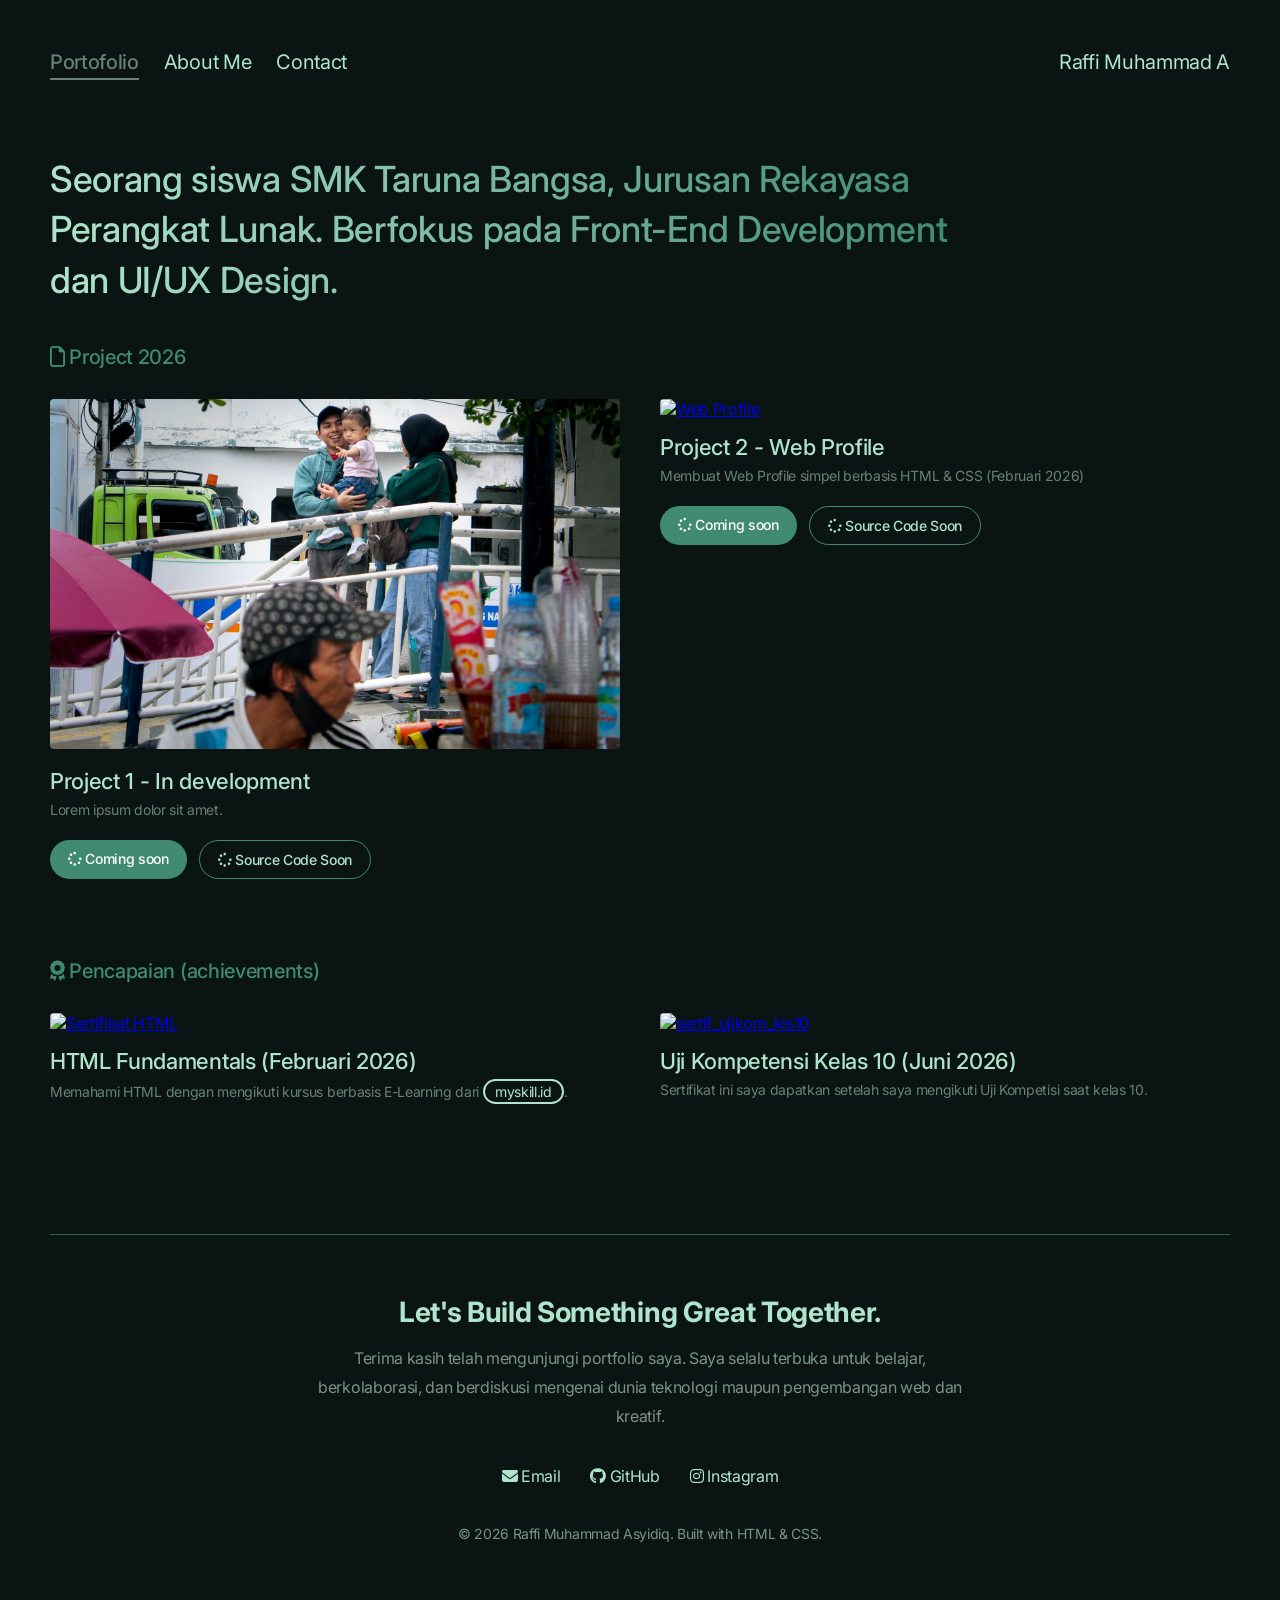
==== index.html @ 21a6f80c "Rename Work.html to index.html" ====
<!doctype html>
<html lang="en">
  <head>
    <meta charset="UTF-8" />
    <meta name="viewport" content="width=device-width, initial-scale=1.0" />
    <title>Portofolio</title>
    <link rel="stylesheet" href="style.css" />
    <link rel="preconnect" href="https://fonts.googleapis.com" />
    <link rel="preconnect" href="https://fonts.gstatic.com" crossorigin />
    <link
      href="https://fonts.googleapis.com/css2?family=Inter:wght@400;500;600&display=swap"
      rel="stylesheet"
    />
    <link
      rel="stylesheet"
      href="https://cdnjs.cloudflare.com/ajax/libs/font-awesome/6.7.2/css/all.min.css"
    />

    <style>
      /* Hanya Untuk Header & Content */

      .header {
        background-image: linear-gradient(to right, #b0e4cc, #408a71);
        background-clip: text;
        -webkit-background-clip: text;
        -webkit-text-fill-color: transparent;
        color: transparent;
        margin-bottom: 40px;
        margin-top: 80px;
        font-size: 36px;
        font-weight: 500;
        line-height: 1.4;
        max-width: 900px;
        animation: fadeUp 1s ease;
      }

      .title {
        color: #408a71;
        font-size: 20px;
        margin-bottom: 30px;
        font-weight: 500;
        animation: fadeUp 1.1s ease;
      }

      .gallery {
        display: grid;
        grid-template-columns: 1fr 1fr; /* Default: 2 Kolom berdampingan di PC */
        gap: 40px;
        margin-bottom: 80px;
        animation: fadeUp 1.3s ease;
      }

      .gallery-items img {
        width: 100%;
        height: 350px;
        object-fit: cover;
        border-radius: 4px;
        transition: 0.3s;
      }

      .gallery-items img:hover {
        opacity: 0.8;
      }

      .gallery-items .ttl {
        font-size: 22px;
        color: #b0e4cc;
        font-weight: 500;
        margin-top: 15px;
        margin-bottom: 5px;
      }

      .gallery-items .desc {
        color: #698175;
        font-size: 14px;
        line-height: 1.5;
        margin-bottom: 10px;
      }

      /* LIVE DEMO & GITHUB BUTTON */

      .project-btn {
        display: flex;
        gap: 12px;
        margin-top: 20px;
      }

      .project-btn a {
        text-decoration: none;
        padding: 10px 18px;
        font-size: 14px;
        transition: 0.3s;
        font-weight: 500;
        border-radius: 20px;
      }

      .btn-demo {
        background: #408a71;
        color: white;
      }

      .btn-demo:hover {
        background: #2f6956;
        transform: translateY(-3px);
      }

      .btn-github {
        border: 1px solid #408a71;
        color: #b0e4cc;
      }

      .btn-github:hover {
        background: #408a71;
        color: white;
        transform: translateY(-3px);
      }

      /* RESPONSIVE KHUSUS UNTUK HURUF TEXT HEADER DI HP */
      @media (max-width: 768px) {
        .header {
          font-size: 24px; /* Mengecilkan ukuran teks sambutan di HP agar tidak meluber */
          margin-top: 40px;
        }
        .gallery {
          grid-template-columns: 1fr;
        }
        .gallery-items .ttl {
          font-size: 18px;
        }
      }
    </style>
  </head>
  <body>
    <div class="container">
      <nav class="navbar">
        <ul>
          <li><a href="index.html" class="active">Portofolio</a></li>
          <li><a href="Biografi.html">About Me</a></li>
          <li><a href="Contact.html">Contact</a></li>
          <li class="nama">
            <a href="#">Raffi Muhammad A</a>
          </li>
        </ul>
      </nav>

      <!---------------HEADER---------------->
      <header class="header">
        <p>
          Seorang siswa SMK Taruna Bangsa, Jurusan Rekayasa Perangkat Lunak.
          Berfokus pada Front-End Development dan UI/UX Design.
        </p>
      </header>

      <!---------------CONTENT---------------->
      <main class="content">
        <p class="title"><i class="fa-regular fa-file"></i> Project 2026</p>

        <div class="gallery">
          <div class="gallery-items">
            <a href="IMG/Kotu5_43.jpeg">
              <img src="IMG/Kotu5_43.jpeg" alt="Database Siswa" />
            </a>
            <p class="ttl">Project 1 - In development</p>
            <p class="desc">Lorem ipsum dolor sit amet.</p>

            <div class="project-btn">
              <a href="#" target="_blank" class="btn-demo">
                <i class="fa-solid fa-spinner"></i>
                Coming soon
              </a>

              <a href="#" target="_blank" class="btn-github">
                <i class="fa-solid fa-spinner"></i>
                Source Code Soon
              </a>
            </div>
          </div>

          <div class="gallery-items">
            <a
              href="D:\X RPL 3 - MATERI RPL\BELAJAR UJIKOM RPL3\Home.html"
              target="_blank"
              ><img
                src="D:\X RPL 3 - MATERI RPL\PORTOFOLIO 2026\Landing Page\IMG\web_profile1.png"
                alt="Web Profile"
            /></a>
            <p class="ttl">Project 2 - Web Profile</p>
            <p class="desc">
              Membuat Web Profile simpel berbasis HTML & CSS (Februari 2026)
            </p>

            <div class="project-btn">
              <a href="#" target="_blank" class="btn-demo">
                <i class="fa-solid fa-spinner"></i>
                Coming soon
              </a>

              <a href="#" target="_blank" class="btn-github">
                <i class="fa-solid fa-spinner"></i>
                Source Code Soon
              </a>
            </div>
          </div>
        </div>

        <p class="title">
          <i class="fa-solid fa-award"></i> Pencapaian (achievements)
        </p>
        <div class="gallery">
          <div class="gallery-items">
            <a
              href="D:\X RPL 3 - MATERI RPL\PORTOFOLIO 2026\Landing Page\IMG\MySKill HTML.png"
              ><img
                src="D:\X RPL 3 - MATERI RPL\PORTOFOLIO 2026\Landing Page\IMG\MySKill HTML.png"
                alt="Sertifikat HTML"
            /></a>
            <p class="ttl">HTML Fundamentals (Februari 2026)</p>
            <p class="desc">
              Memahami HTML dengan mengikuti kursus berbasis E-Learning dari
              <a href="https://myskill.id/" class="link" target="_blank"
                >myskill.id</a
              >.
            </p>
          </div>

          <div class="gallery-items">
            <a
              href="D:\X RPL 3 - MATERI RPL\PORTOFOLIO 2026\Landing Page\IMG\sertif_ujikom_kls10.jpeg"
              ><img
                src="D:\X RPL 3 - MATERI RPL\PORTOFOLIO 2026\Landing Page\IMG\sertif_ujikom_kls10.jpeg"
                alt="sertif_ujikom_kls10"
            /></a>
            <p class="ttl">Uji Kompetensi Kelas 10 (Juni 2026)</p>
            <p class="desc">
              Sertifikat ini saya dapatkan setelah saya mengikuti Uji Kompetisi
              saat kelas 10.
            </p>
          </div>
        </div>
      </main>

      <!---------------FOOTER---------------->
      <footer class="footer">
        <h3>Let's Build Something Great Together.</h3>

        <p>
          Terima kasih telah mengunjungi portfolio saya. Saya selalu terbuka
          untuk belajar, berkolaborasi, dan berdiskusi mengenai dunia teknologi
          maupun pengembangan web dan kreatif.
        </p>

        <div class="footer-social">
          <a href="mailto:assyidiqraffimuhammad@gmail.com">
            <i class="fa-solid fa-envelope"></i>
            Email
          </a>

          <a href="https://github.com/username" target="_blank">
            <i class="fa-brands fa-github"></i>
            GitHub
          </a>

          <a href="https://instagram.com/r4vvin_ch" target="_blank">
            <i class="fa-brands fa-instagram"></i>
            Instagram
          </a>
        </div>

        <p class="copyright">
          © 2026 Raffi Muhammad Asyidiq. Built with HTML & CSS.
        </p>
      </footer>
    </div>
  </body>
</html>
---- style.css ----
* {
  margin: 0;
  padding: 0;
}

body {
  font-family: "Inter", sans-serif;
  letter-spacing: -0.02em;
  background-color: #091413;
}

.container {
  margin: 50px;
}

.navbar ul {
  animation: fadeUp 0.8s ease;
  display: flex;
  align-items: center;
  padding: 0;
  margin: 0;
}

.navbar ul li {
  list-style: none;
  margin-right: 25px;
  font-size: 20px;
}

.navbar ul li.nama {
  margin-left: auto;
  margin-right: 0;
  color: #698175;
}

.navbar ul li a {
  text-decoration: none;
  color: #b0e4cc;
  transition: 0.3s;
}

.navbar ul li a.active {
  color: #698175;
  border-bottom: 2px solid #698175;
  padding-bottom: 4px;
  font-weight: 500;
}

.navbar ul li a:hover {
  color: #698175;
}

.footer {
  margin-top: 120px;
  padding: 60px 0;
  animation: fadeUp 1.3s ease;
  border-top: 1px solid #2d5f4d;

  text-align: center;
}

.footer h3 {
  color: #b0e4cc;
  font-size: 28px;
  margin-bottom: 15px;
}

.footer p {
  color: #7c9286;
  max-width: 650px;
  margin: auto;
  line-height: 1.8;
}

.footer-social {
  display: flex;
  justify-content: center;
  gap: 30px;

  margin: 35px 0;
}

.footer-social a {
  color: #b0e4cc;
  text-decoration: none;

  transition: 0.3s;
}

.footer-social a:hover {
  color: white;
}

.copyright {
  font-size: 14px;
  color: #5c6d63;
}

.u {
  border-bottom: #698175 solid 2px;
}

.link {
  color: #b0e4cc;
  text-decoration: 0;
  padding-inline: 10px;
  border: #b0e4cc solid 2px;
  display: inline-block;
  transition: 0.3s ease;
  border-radius: 20px;
}

.link:hover {
  color: #091413;
  background-color: #b0e4cc;
}

.highlight {
  color: #b0e4cc;
  background: #173328;
  text-decoration: 0;
  padding-inline: 10px;
  border: #b0e4cc solid 1px;
  display: inline-block;
  transition: 0.3s ease;
  border-radius: 20px;
}

@keyframes fadeUp {
  from {
    opacity: 0;
    transform: translateY(40px);
  }

  to {
    opacity: 1;
    transform: translateY(0);
  }
}

/* ======================= Media Query ======================= */
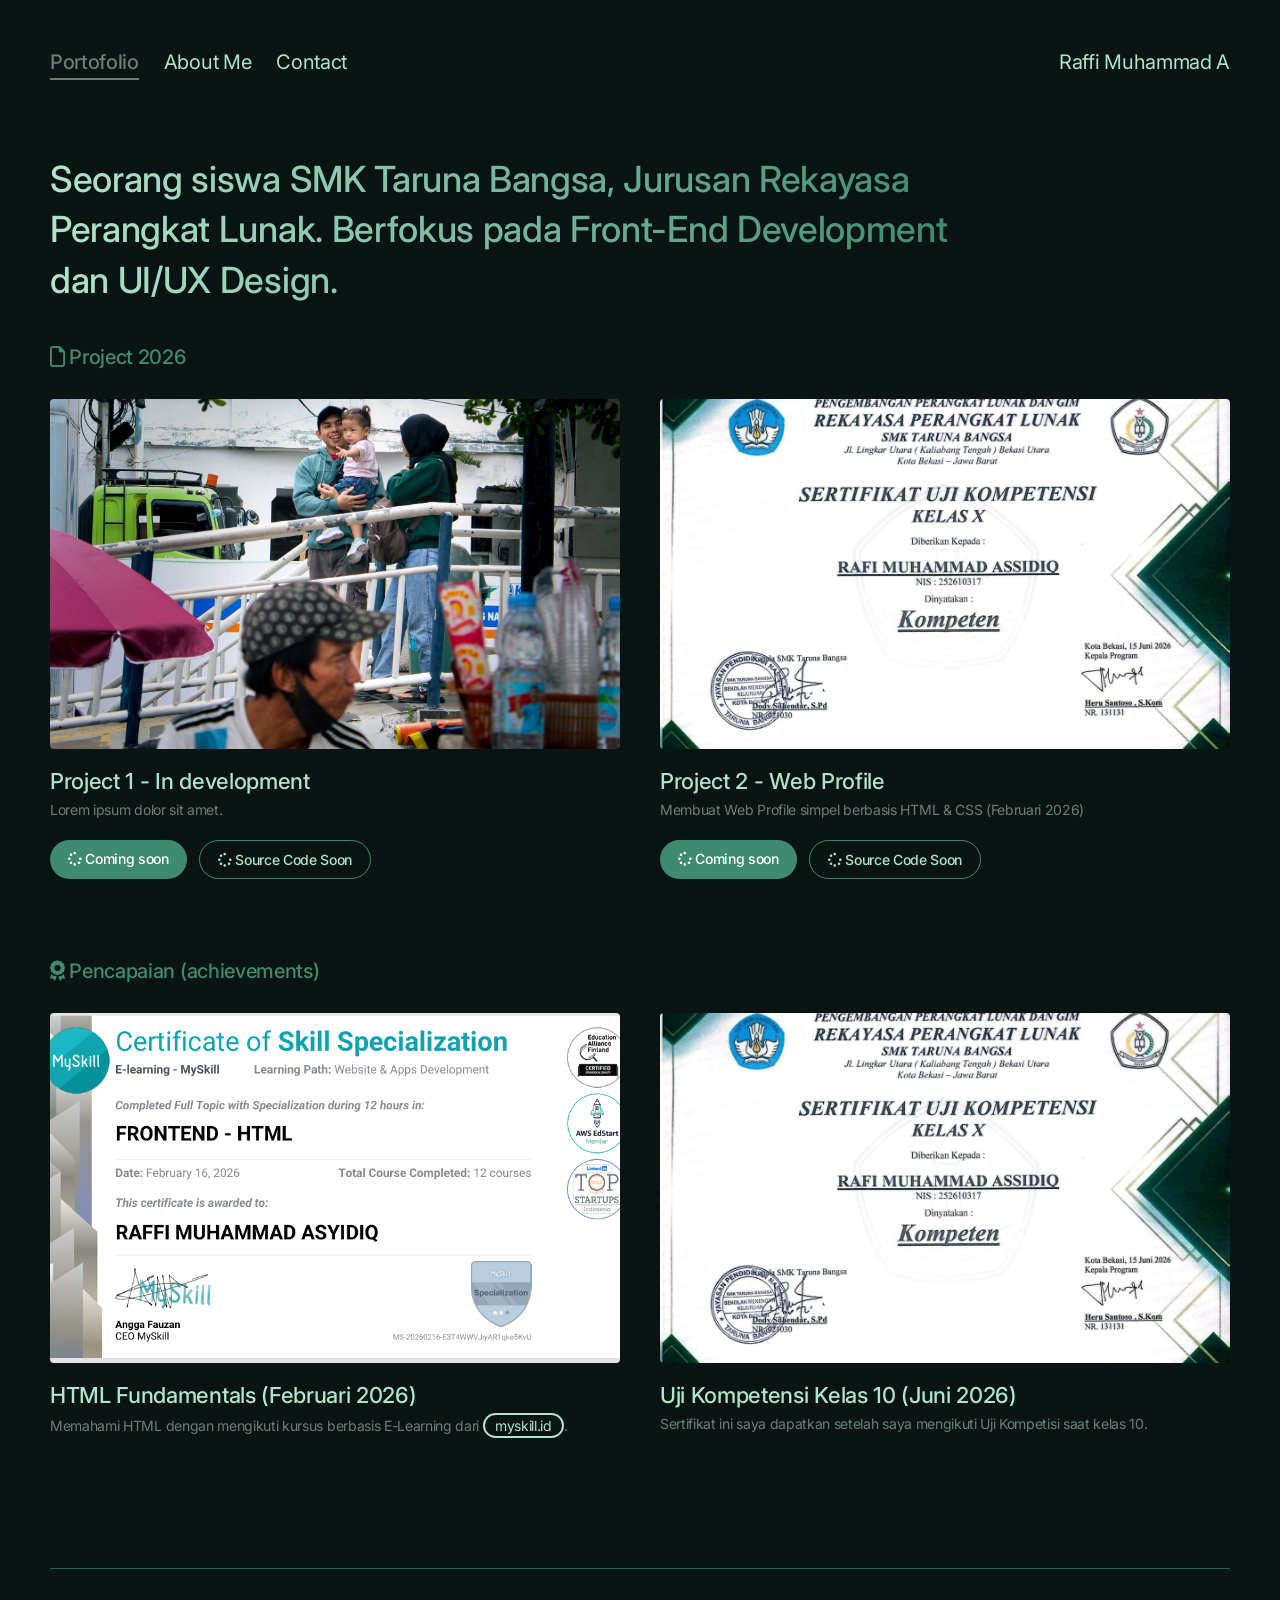
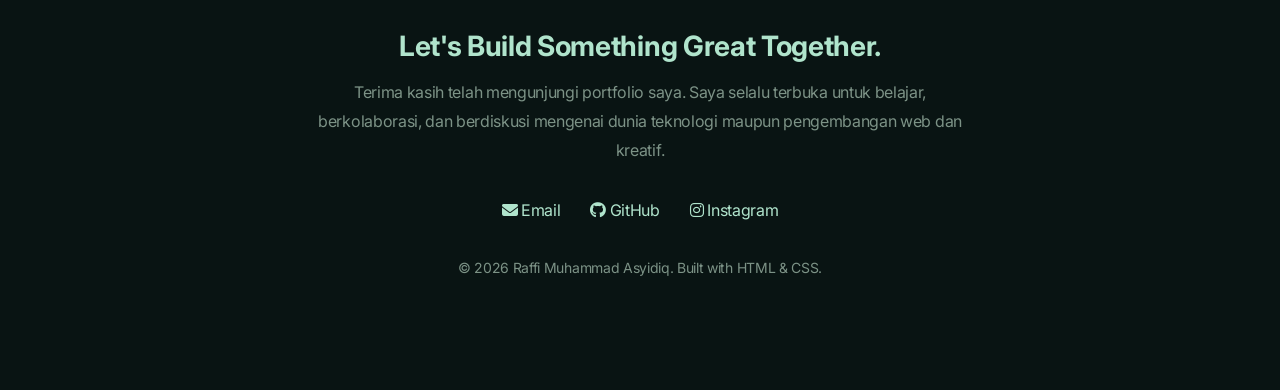
==== commit 12984b5a: "Fix image paths for Github pages" ====
--- a/index.html
+++ b/index.html
@@ -177,12 +177,8 @@
           </div>
 
           <div class="gallery-items">
-            <a
-              href="D:\X RPL 3 - MATERI RPL\BELAJAR UJIKOM RPL3\Home.html"
-              target="_blank"
-              ><img
-                src="D:\X RPL 3 - MATERI RPL\PORTOFOLIO 2026\Landing Page\IMG\web_profile1.png"
-                alt="Web Profile"
+            <a href="IMG/web_profile1.png" target="_blank"
+              ><img src="IMG/sertif_ujikom_kls10.jpeg" alt="Web Profile"
             /></a>
             <p class="ttl">Project 2 - Web Profile</p>
             <p class="desc">
@@ -208,11 +204,8 @@
         </p>
         <div class="gallery">
           <div class="gallery-items">
-            <a
-              href="D:\X RPL 3 - MATERI RPL\PORTOFOLIO 2026\Landing Page\IMG\MySKill HTML.png"
-              ><img
-                src="D:\X RPL 3 - MATERI RPL\PORTOFOLIO 2026\Landing Page\IMG\MySKill HTML.png"
-                alt="Sertifikat HTML"
+            <a href="IMG/MySKill HTML.png"
+              ><img src="IMG/MySKill HTML.png" alt="Sertifikat HTML"
             /></a>
             <p class="ttl">HTML Fundamentals (Februari 2026)</p>
             <p class="desc">
@@ -224,10 +217,9 @@
           </div>
 
           <div class="gallery-items">
-            <a
-              href="D:\X RPL 3 - MATERI RPL\PORTOFOLIO 2026\Landing Page\IMG\sertif_ujikom_kls10.jpeg"
+            <a href="IMG/sertif_ujikom_kls10.jpeg"
               ><img
-                src="D:\X RPL 3 - MATERI RPL\PORTOFOLIO 2026\Landing Page\IMG\sertif_ujikom_kls10.jpeg"
+                src="IMG/sertif_ujikom_kls10.jpeg"
                 alt="sertif_ujikom_kls10"
             /></a>
             <p class="ttl">Uji Kompetensi Kelas 10 (Juni 2026)</p>
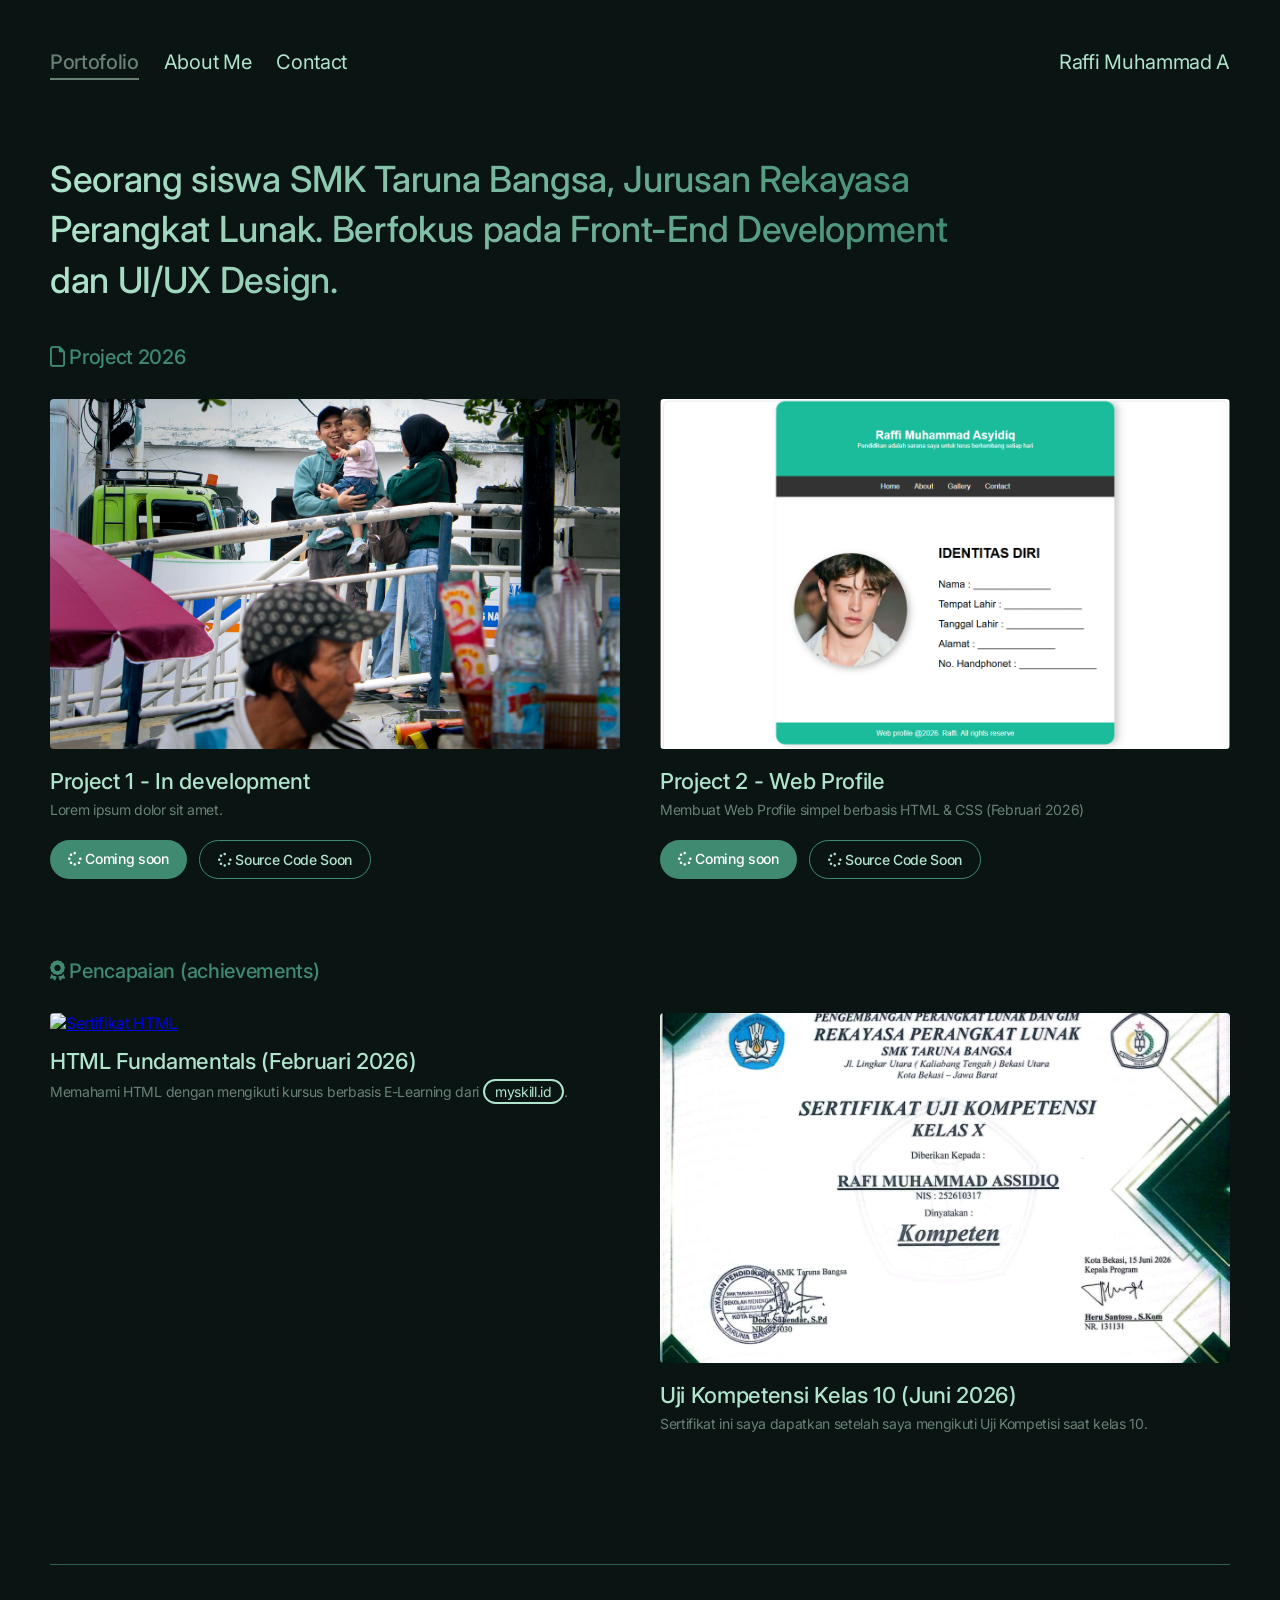
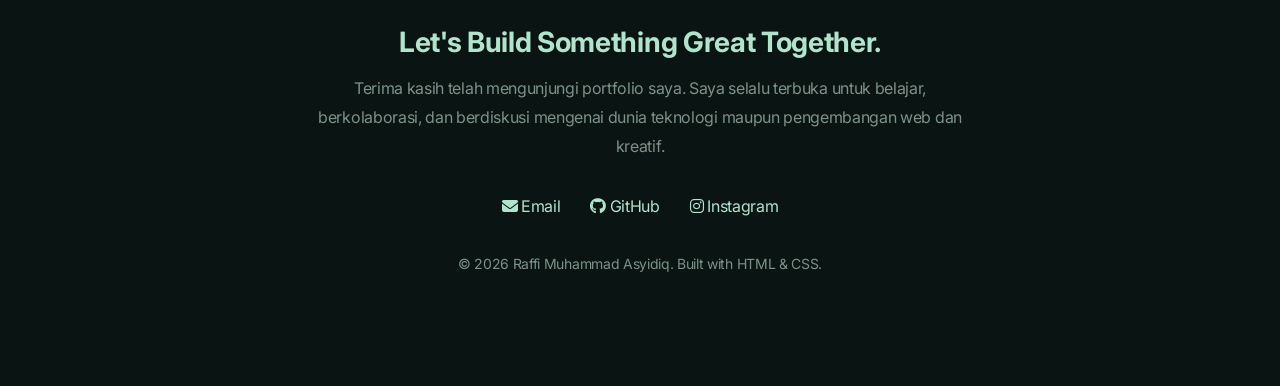
==== commit c6c64102: "changed wrong link path" ====
--- a/index.html
+++ b/index.html
@@ -178,7 +178,7 @@
 
           <div class="gallery-items">
             <a href="IMG/web_profile1.png" target="_blank"
-              ><img src="IMG/sertif_ujikom_kls10.jpeg" alt="Web Profile"
+              ><img src="IMG/web_profile1.png" alt="Web Profile"
             /></a>
             <p class="ttl">Project 2 - Web Profile</p>
             <p class="desc">
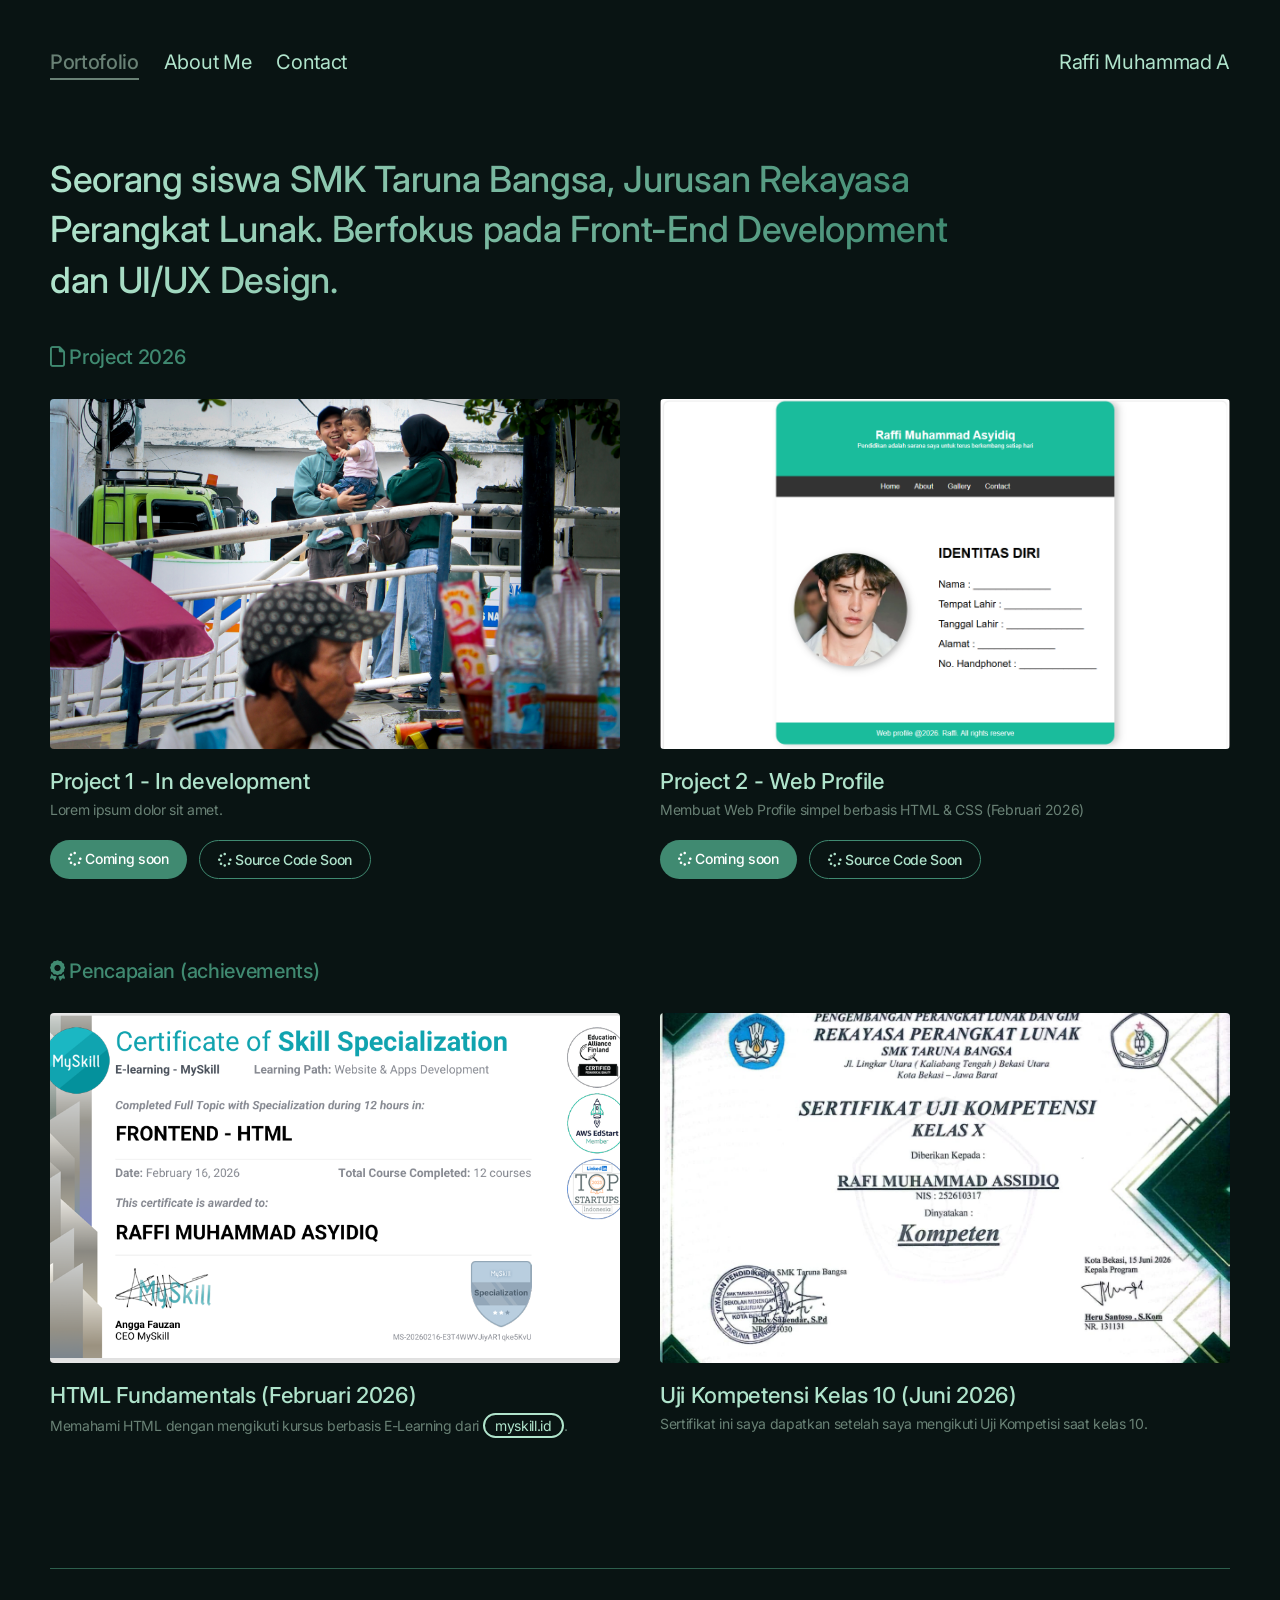
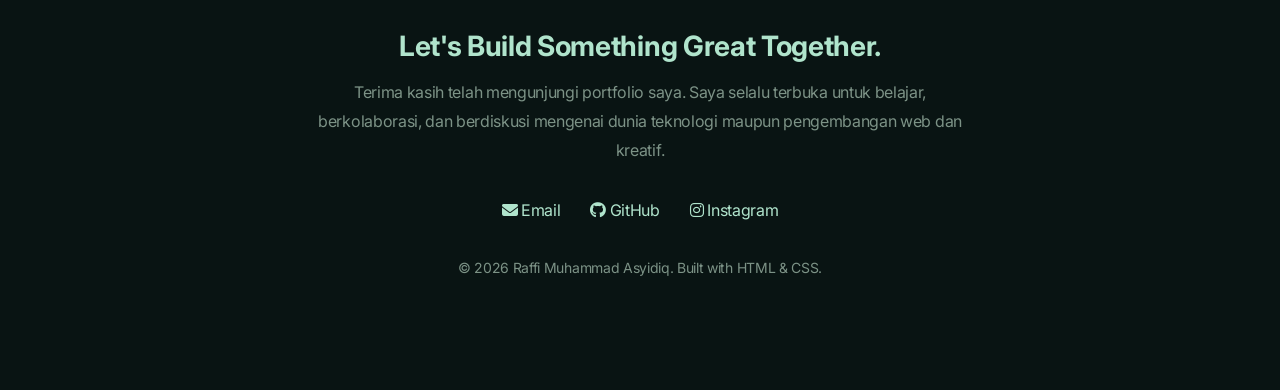
==== commit 6d43b901: "change wrong link path into the right" ====
--- a/index.html
+++ b/index.html
@@ -204,8 +204,8 @@
         </p>
         <div class="gallery">
           <div class="gallery-items">
-            <a href="IMG/MySKill HTML.png"
-              ><img src="IMG/MySKill HTML.png" alt="Sertifikat HTML"
+            <a href="IMG\Myskill_html.png"
+              ><img src="IMG\Myskill_html.png" alt="Sertifikat HTML"
             /></a>
             <p class="ttl">HTML Fundamentals (Februari 2026)</p>
             <p class="desc">
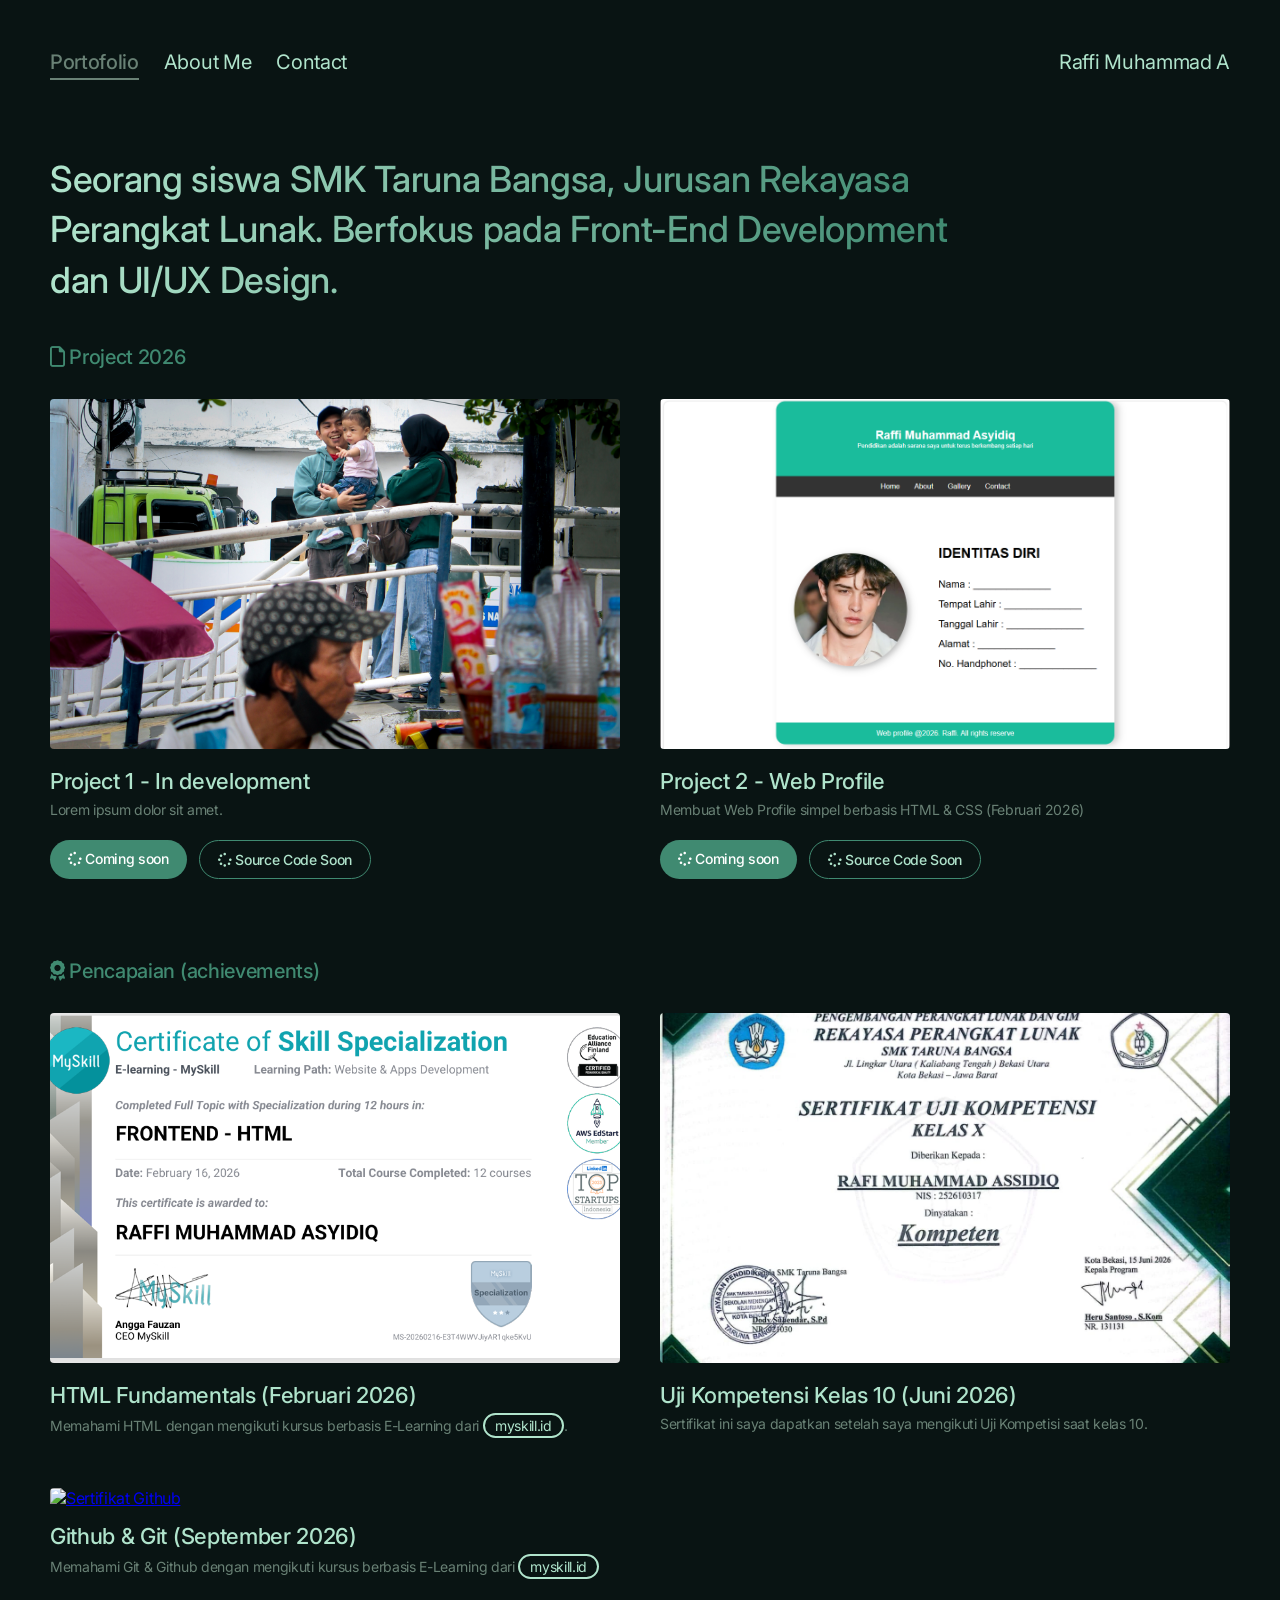
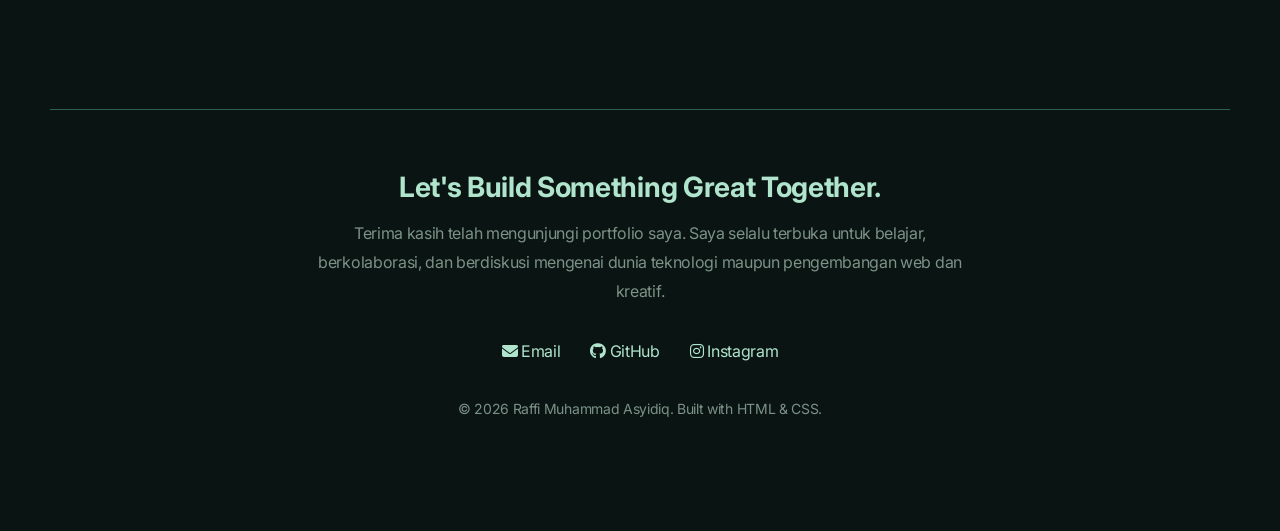
==== commit ce3cf700: "Add GitHub and Git certificate to gallery Added a new gallery item for a GitHub and Git certificate." ====
--- a/index.html
+++ b/index.html
@@ -204,8 +204,8 @@
         </p>
         <div class="gallery">
           <div class="gallery-items">
-            <a href="IMG\Myskill_html.png"
-              ><img src="IMG\Myskill_html.png" alt="Sertifikat HTML"
+            <a href="IMG/Myskill_html.png"
+              ><img src="IMG/Myskill_html.png" alt="Sertifikat HTML"
             /></a>
             <p class="ttl">HTML Fundamentals (Februari 2026)</p>
             <p class="desc">
@@ -226,6 +226,20 @@
             <p class="desc">
               Sertifikat ini saya dapatkan setelah saya mengikuti Uji Kompetisi
               saat kelas 10.
+            </p>
+          </div>
+
+          <div class="gallery-items">
+            <a href="IMG\Myskill_github.png"
+              ><img src="IMG\Myskill_github.png" alt="Sertifikat Github"
+            /></a>
+            <p class="ttl">Github & Git (September 2026)</p>
+            <p class="desc">
+              Memahami Git & Github dengan mengikuti kursus berbasis E-Learning
+              dari
+              <a href="https://myskill.id/" class="link" target="_blank"
+                >myskill.id</a
+              >
             </p>
           </div>
         </div>
@@ -247,7 +261,7 @@
             Email
           </a>
 
-          <a href="https://github.com/username" target="_blank">
+          <a href="https://github.com/Raffimasyidiq" target="_blank">
             <i class="fa-brands fa-github"></i>
             GitHub
           </a>
